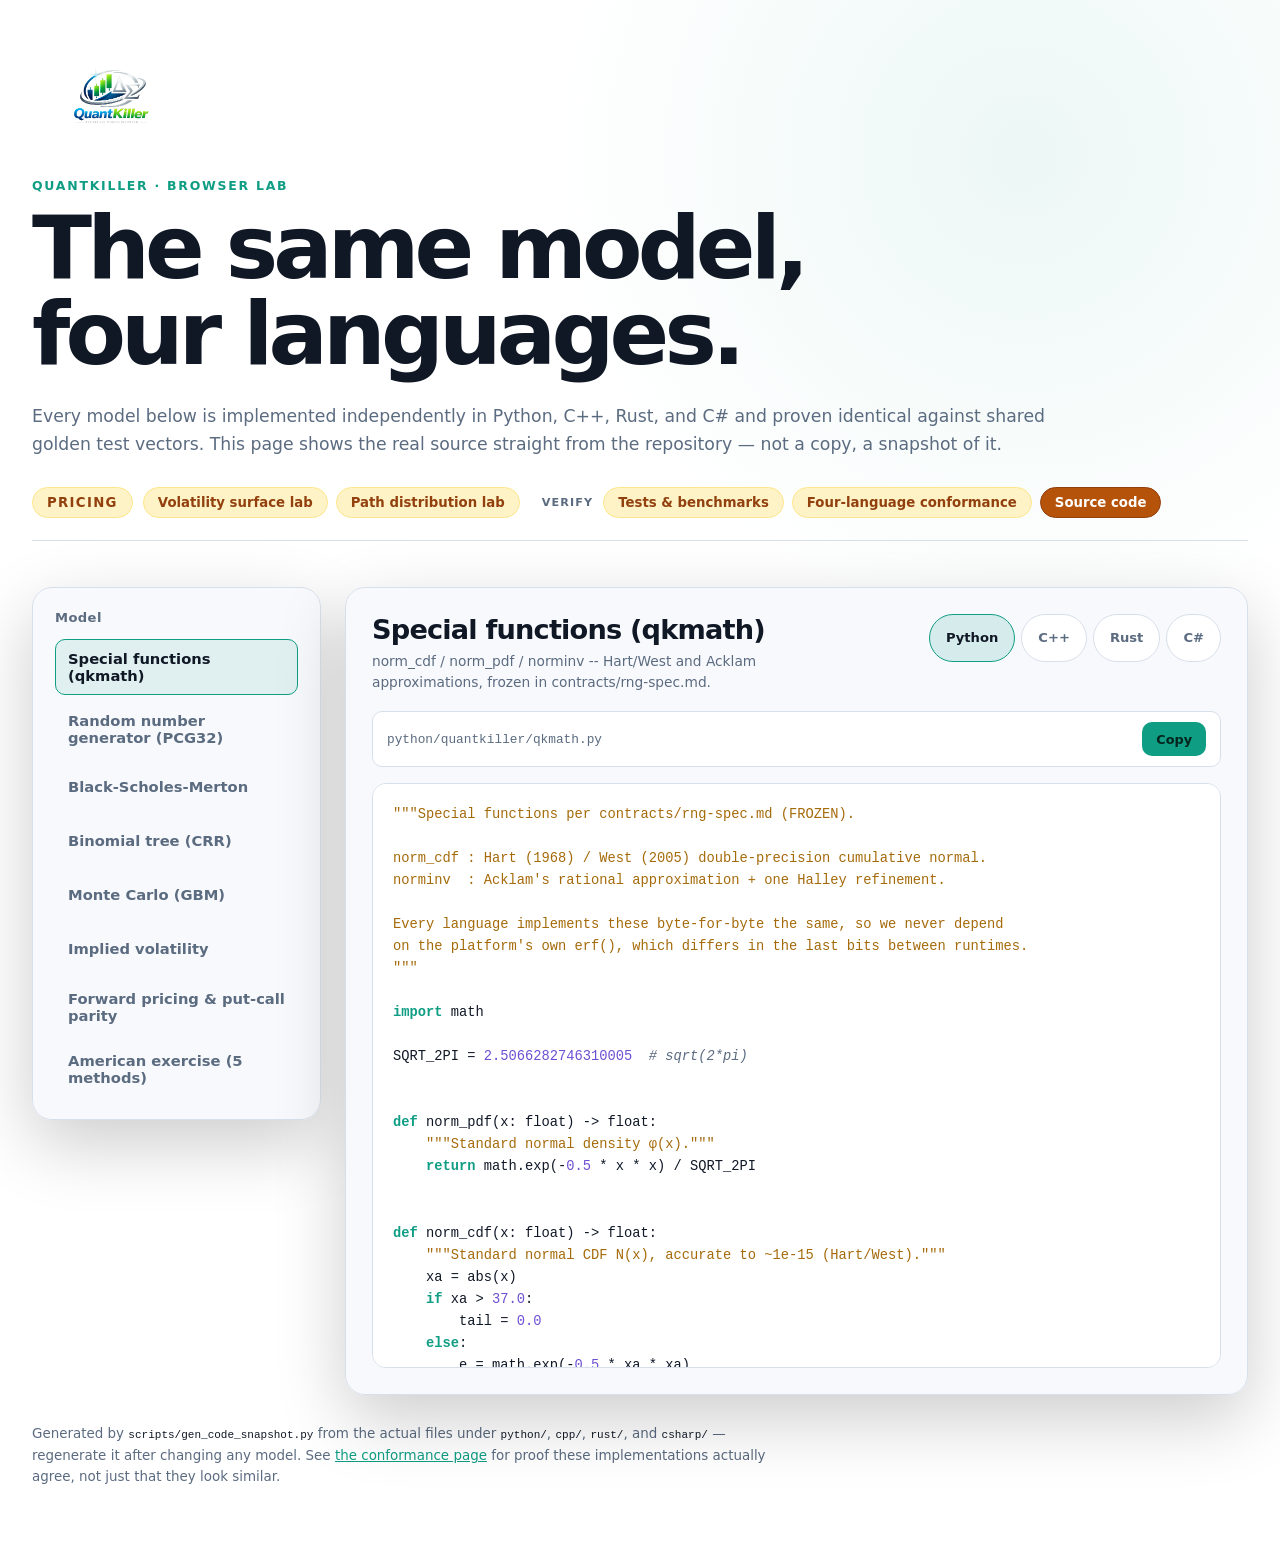
==== web-lab/web/code.html @ 39d2ed95 "style(web-lab): remove page-shell's 1400px cap, fill the viewport .page-shell was min(1400px, calc(1" ====
<!doctype html>
<html lang="en">
  <head>
    <meta charset="UTF-8">
    <meta name="viewport" content="width=device-width, initial-scale=1.0">
    <meta name="description" content="Browse QuantKiller's shared pricing models side by side across Python, C++, Rust, and C#.">
    <title>QuantKiller · Source Code</title>
    <link rel="stylesheet" href="styles.css?v=3">
    <link rel="stylesheet" href="code.css">
    <script src="mini-highlight.js" defer></script>
    <script src="code.js" defer></script>
  </head>
  <body>
    <main class="page-shell">
      <a href="index.html"><img src="logo.png" alt="QuantKiller" class="site-logo"></a>
      <p class="eyebrow">QuantKiller · Browser Lab</p>
      <h1>The same model,<br>four languages.</h1>
      <p class="intro">
        Every model below is implemented independently in Python, C++, Rust, and C# and
        proven identical against shared golden test vectors. This page shows the real
        source straight from the repository — not a copy, a snapshot of it.
      </p>

      <nav class="lab-nav" aria-label="Pricing labs">
        <div class="nav-group">
          <a href="index.html" class="nav-group-label nav-group-link">Pricing</a>
        <a href="volatility.html">Volatility surface lab</a>
        <a href="path-lab.html">Path distribution lab</a>
        </div>
        <div class="nav-group">
          <span class="nav-group-label">Verify</span>
        <a href="payoff-tests.html">Tests &amp; benchmarks</a>
        <a href="polyglot-conformance.html">Four-language conformance</a>
        <a href="code.html" aria-current="page">Source code</a>
        </div>
      </nav>

      <section class="code-workspace" aria-label="Source code browser">
        <aside class="panel code-model-list" aria-label="Model">
          <p class="field-label">Model</p>
          <div id="model-list" role="list"></div>
        </aside>

        <div class="panel code-panel">
          <div class="code-panel-head">
            <div>
              <h2 id="code-title">—</h2>
              <p id="code-description" class="code-description">—</p>
            </div>
            <div class="code-lang-tabs" id="lang-tabs" role="tablist" aria-label="Language"></div>
          </div>
          <div class="code-path-row">
            <code id="code-path">—</code>
            <button id="copy-button" type="button">Copy</button>
          </div>
          <pre class="code-block"><code id="code-output"></code></pre>
        </div>
      </section>

      <p class="code-footnote">
        Generated by <code>scripts/gen_code_snapshot.py</code> from the actual files under
        <code>python/</code>, <code>cpp/</code>, <code>rust/</code>, and <code>csharp/</code> —
        regenerate it after changing any model. See
        <a href="polyglot-conformance.html">the conformance page</a> for proof these
        implementations actually agree, not just that they look similar.
      </p>
    </main>
  </body>
</html>
---- web-lab/web/styles.css ----
:root {
  color-scheme: light;
  --background: #ffffff;
  --surface: #f7f9fc;
  --surface-raised: #eef2f7;
  --border: #d7dfea;
  --text: #101826;
  --muted: #5b6b80;
  --accent: #0f9d84;
  --accent-strong: #0b7d69;
  --danger: #c8362f;
  --working: #a56a0a;
  /* Canvas-drawn charts (app.js/path-lab.js/volatility-lab.js) still use
     hardcoded stroke/fill colors tuned for a dark backdrop -- rather than
     rewrite chart-drawing JS across three files, chart panels stay a dark
     "scope" island on the light page (a common pattern for data-dense
     panels) and use these instead of --surface/--text/--muted. */
  --chart-surface: #0f1928;
  --chart-text: #e7edf5;
  --chart-muted: #93a7bd;
}

* {
  box-sizing: border-box;
}

body {
  min-width: 320px;
  margin: 0;
  background:
    radial-gradient(circle at 80% 10%, rgba(15, 157, 132, 0.08), transparent 30rem),
    var(--background);
  color: var(--text);
  font-family: Inter, ui-sans-serif, system-ui, -apple-system, BlinkMacSystemFont, "Segoe UI", sans-serif;
}

button,
input,
select {
  font: inherit;
}

.page-shell {
  width: calc(100% - 64px);
  margin: 0 0 0 32px;
  padding: 48px 0 64px;
}

.site-logo {
  display: block;
  width: 168px;
  height: auto;
  margin: 0 0 18px;
}

.eyebrow {
  margin: 0 0 12px;
  color: var(--accent);
  font-size: 0.78rem;
  font-weight: 700;
  letter-spacing: 0.14em;
  text-transform: uppercase;
}

h1 {
  max-width: 1040px;
  margin: 0;
  font-size: clamp(2.4rem, 7vw, 5.5rem);
  font-weight: 650;
  letter-spacing: -0.055em;
  line-height: 0.98;
}

.intro {
  max-width: 1040px;
  margin: 24px 0 0;
  color: var(--muted);
  font-size: 1.08rem;
  line-height: 1.65;
}

.lab-nav {
  display: flex;
  flex-wrap: wrap;
  align-items: center;
  gap: 22px;
  margin-top: 28px;
  padding-bottom: 22px;
  border-bottom: 1px solid var(--border);
}

.nav-group {
  display: flex;
  flex-wrap: wrap;
  align-items: center;
  gap: 8px;
}

.nav-group-label {
  margin-right: 2px;
  color: var(--muted);
  font-size: 0.7rem;
  font-weight: 700;
  letter-spacing: 0.1em;
  text-transform: uppercase;
}

/* On every page except index.html itself, "Pricing" doubles as the link
   back to the instrument builder (`<a class="nav-group-label nav-group-
   link">`). .lab-nav a's pill styling (border, radius, padding, font-size
   -- higher specificity than .nav-group-label, since it's a tag+class
   selector) applies on top, so it renders as a normal clickable nav pill;
   text-transform/letter-spacing survive uncontested from .nav-group-label,
   so it still reads uppercase like its plain-label sibling "Verify". No
   extra rule needed for .nav-group-link itself. */

.lab-nav a {
  border: 1px solid #fde68a;
  border-radius: 999px;
  background: #fef3c7;
  color: #92400e;
  text-decoration: none;
  padding: 7px 14px;
  font-size: 0.83rem;
  font-weight: 650;
  white-space: nowrap;
}

.lab-nav a:hover {
  border-color: #fbbf24;
  background: #fde68a;
  color: #78350f;
}

.lab-nav a[aria-current="page"] {
  border-color: #92400e;
  background: #b45309;
  color: #ffffff;
}

@media (max-width: 640px) {
  .lab-nav {
    gap: 16px;
  }
}

.engine-line {
  display: flex;
  align-items: center;
  gap: 10px;
  margin-top: 24px;
  color: var(--muted);
  font-size: 0.9rem;
}

.engine-line[hidden] {
  display: none;
}

.engine-dot {
  width: 9px;
  height: 9px;
  border-radius: 50%;
  background: var(--working);
  box-shadow: 0 0 0 4px rgba(165, 106, 10, 0.12);
}

.engine-line:has([data-state="ready"]) .engine-dot {
  background: var(--accent);
  box-shadow: 0 0 0 4px rgba(15, 157, 132, 0.12);
}

.engine-line:has([data-state="error"]) .engine-dot {
  background: var(--danger);
}

.panel-engine-line {
  margin-top: 0;
  margin-bottom: 22px;
  font-size: 0.82rem;
}

.workspace {
  display: grid;
  grid-template-columns: minmax(0, 1.35fr) minmax(280px, 0.65fr);
  gap: 24px;
  margin-top: 46px;
}

.workspace[hidden] {
  display: none;
}

.panel {
  border: 1px solid var(--border);
  border-radius: 20px;
  background: rgba(247, 249, 252, 0.88);
  box-shadow: 0 24px 70px rgba(0, 0, 0, 0.2);
  backdrop-filter: blur(14px);
}

.form-panel {
  padding: 26px;
}

.module-toolbar {
  display: flex;
  gap: 12px;
}

.module-trigger {
  flex: 1;
  min-height: 0;
  display: flex;
  flex-direction: column;
  align-items: flex-start;
  gap: 6px;
  border: 1px solid var(--border);
  border-radius: 12px;
  background: var(--background);
  color: var(--text);
  padding: 14px 16px;
  text-align: left;
  font-weight: 600;
  cursor: grab;
  transition: background-color 120ms ease, box-shadow 120ms ease, border-color 120ms ease;
}

.module-trigger:hover:not(:disabled) {
  border-color: var(--muted);
  background: rgba(91, 107, 128, 0.06);
}

.module-trigger:active {
  cursor: grabbing;
}

.module-trigger.drag-target {
  background: rgba(15, 157, 132, 0.08);
  box-shadow: 0 0 0 1.5px var(--accent) inset;
}

.module-trigger[hidden] {
  display: none;
}

.module-trigger-label {
  display: flex;
  align-items: center;
  gap: 8px;
  color: var(--muted);
  font-size: 0.72rem;
  font-weight: 700;
  letter-spacing: 0.1em;
  text-transform: uppercase;
}

.module-trigger-summary {
  font-size: 0.86rem;
  font-weight: 500;
  color: var(--text);
}

.module-drag-handle {
  color: var(--muted);
  font-size: 0.95rem;
  letter-spacing: 0;
  line-height: 1;
}

.result-trigger,
.result-trigger:active {
  cursor: pointer;
}

.module-dialog {
  border: 1px solid var(--border);
  border-radius: 16px;
  background: var(--surface-raised);
  color: var(--text);
  padding: 26px;
  width: min(480px, calc(100vw - 48px));
  max-height: calc(100vh - 64px);
  overflow-y: auto;
}

.result-dialog {
  width: min(720px, calc(100vw - 48px));
}

.module-dialog::backdrop {
  background: rgba(16, 24, 38, 0.72);
  backdrop-filter: blur(2px);
}

.module-dialog h3 {
  margin: 0 0 20px;
  font-size: 1.1rem;
}

.module-dialog .option-toggle {
  margin-bottom: 18px;
}

.module-dialog .checkbox {
  grid-column: 1 / -1;
}

.dialog-actions {
  display: flex;
  justify-content: flex-end;
  gap: 10px;
  margin-top: 22px;
  padding-top: 18px;
  border-top: 1px solid var(--border);
}

.dialog-cancel {
  background: none;
  border: 1px solid var(--border);
  color: var(--muted);
}

.dialog-cancel:hover {
  border-color: var(--muted);
  color: var(--text);
  background: none;
}

.option-toggle {
  display: flex;
  gap: 10px;
}

.option-toggle-choice {
  position: relative;
  flex: 1;
  display: grid;
  place-items: center;
  border: 1px solid var(--border);
  border-radius: 12px;
  padding: 16px;
  font-weight: 700;
  cursor: pointer;
}

.option-toggle-choice input {
  position: absolute;
  opacity: 0;
  width: 100%;
  height: 100%;
  margin: 0;
  cursor: pointer;
}

.option-toggle-choice:has(input:checked) {
  border-color: var(--accent);
  background: rgba(15, 157, 132, 0.1);
  color: var(--accent);
}

.option-toggle-choice:has(input:focus-visible) {
  outline: 2px solid var(--accent);
  outline-offset: 2px;
}

.form-grid {
  display: grid;
  grid-template-columns: repeat(2, minmax(0, 1fr));
  gap: 18px;
}

.form-grid[hidden] {
  display: none;
}

.dynamic-list-group {
  display: block;
  grid-column: 1 / -1;
}

.dynamic-list-group[hidden] {
  display: none;
}

.dynamic-list-label {
  margin: 0 0 8px;
  color: var(--muted);
  font-size: 0.8rem;
  font-weight: 650;
  letter-spacing: 0.03em;
}

.dynamic-list {
  display: flex;
  flex-direction: column;
  gap: 8px;
}

.dynamic-list-row {
  display: flex;
  align-items: center;
  gap: 8px;
}

.dynamic-list-row input {
  flex: 1;
}

.dynamic-list-remove {
  width: 28px;
  height: 28px;
  min-height: 0;
  flex-shrink: 0;
  display: grid;
  place-items: center;
  border-radius: 50%;
  background: var(--surface-raised);
  color: var(--muted);
  padding: 0;
  font-size: 1rem;
  line-height: 1;
}

.dynamic-list-remove:hover {
  background: rgba(200, 54, 47, 0.18);
  color: var(--danger);
}

.dynamic-list-add {
  margin-top: 10px;
  background: none;
  border: 1px dashed var(--border);
  color: var(--muted);
}

.dynamic-list-add:hover {
  border-color: var(--accent);
  color: var(--accent);
  background: none;
}

.dynamic-list-note {
  margin: 14px 0 0;
  color: var(--muted);
  font-size: 0.78rem;
  line-height: 1.5;
}

.basket-assets-group {
  display: block;
  margin-top: 18px;
}

.basket-assets-group[hidden] {
  display: none;
}

.basket-assets-list {
  display: flex;
  flex-direction: column;
  gap: 12px;
}

.basket-asset-row {
  display: grid;
  grid-template-columns: auto repeat(3, minmax(0, 1fr)) auto;
  align-items: end;
  gap: 10px;
  padding: 12px;
  border: 1px solid var(--border);
  border-radius: 12px;
  background: var(--surface);
}

.basket-asset-row .basket-asset-label {
  align-self: center;
  color: var(--muted);
  font-size: 0.82rem;
  font-weight: 700;
}

.basket-asset-row .field {
  margin: 0;
}

.basket-remove-asset {
  width: 28px;
  height: 28px;
  min-height: 0;
  align-self: center;
  display: grid;
  place-items: center;
  border-radius: 50%;
  background: var(--surface-raised);
  color: var(--muted);
  padding: 0;
  font-size: 1rem;
  line-height: 1;
}

.basket-remove-asset:hover {
  background: rgba(200, 54, 47, 0.18);
  color: var(--danger);
}

.basket-add-asset {
  margin-top: 12px;
  background: none;
  border: 1px dashed var(--border);
  color: var(--muted);
}

.basket-add-asset:hover {
  border-color: var(--accent);
  color: var(--accent);
  background: none;
}

.basket-assets-note {
  margin: 14px 0 0;
  color: var(--muted);
  font-size: 0.78rem;
  line-height: 1.5;
}

.field {
  display: grid;
  gap: 8px;
}

.field[hidden] {
  display: none;
}

.engine-field {
  grid-column: 1 / -1;
}

.field label,
.field-label {
  color: var(--muted);
  font-size: 0.82rem;
  font-weight: 650;
  letter-spacing: 0.03em;
}

.input-wrap {
  position: relative;
}

input,
select {
  width: 100%;
  min-height: 46px;
  border: 1px solid var(--border);
  border-radius: 10px;
  outline: none;
  background: var(--background);
  color: var(--text);
  padding: 10px 12px;
}

.input-wrap input {
  padding-right: 42px;
}

.suffix {
  position: absolute;
  top: 50%;
  right: 13px;
  transform: translateY(-50%);
  color: var(--muted);
  font-size: 0.83rem;
  pointer-events: none;
}

input:focus,
select:focus {
  border-color: var(--accent);
  box-shadow: 0 0 0 3px rgba(15, 157, 132, 0.12);
}

.form-footer {
  display: flex;
  align-items: center;
  justify-content: space-between;
  gap: 18px;
  margin-top: 24px;
  padding-top: 22px;
  border-top: 1px solid var(--border);
}

.form-footer button {
  margin-left: auto;
}

.checkbox {
  display: flex;
  align-items: center;
  gap: 10px;
  color: var(--muted);
  font-size: 0.88rem;
}

.checkbox[hidden] {
  display: none;
}

.checkbox input {
  width: 18px;
  min-height: 18px;
  accent-color: var(--accent-strong);
}

button {
  min-height: 48px;
  border: 0;
  border-radius: 10px;
  background: var(--accent);
  color: #05241d;
  padding: 0 20px;
  font-weight: 750;
  cursor: pointer;
}

button:hover:not(:disabled) {
  background: var(--accent-strong);
}

button:disabled {
  cursor: wait;
  opacity: 0.55;
}

.error {
  min-height: 1.4em;
  margin: 14px 0 0;
  color: var(--danger);
  font-size: 0.88rem;
}

.verify-links[hidden] {
  display: none;
}

.verify-links {
  display: flex;
  flex-wrap: wrap;
  align-items: center;
  gap: 10px;
  margin-top: 18px;
  padding-top: 18px;
  border-top: 1px solid var(--border);
  font-size: 0.82rem;
}

.verify-links-label {
  color: var(--muted);
  font-size: 0.72rem;
  font-weight: 700;
  letter-spacing: 0.08em;
  text-transform: uppercase;
}

.verify-links a {
  color: var(--accent);
  text-decoration: none;
}

.verify-links a:hover {
  color: var(--accent-strong);
  text-decoration: underline;
}

.result-panel {
  min-height: 100%;
  padding: 26px;
}

.result-panel h2 {
  margin: 0 0 24px;
  font-size: 0.86rem;
  letter-spacing: 0.08em;
  text-transform: uppercase;
}

.price {
  margin: 0;
  font-size: clamp(2.5rem, 7vw, 4.4rem);
  font-variant-numeric: tabular-nums;
  font-weight: 650;
  letter-spacing: -0.055em;
}

.standard-error {
  margin: 4px 0 30px;
  color: var(--accent);
  font-variant-numeric: tabular-nums;
}

.result-list {
  display: grid;
  gap: 16px;
  margin: 0;
}

.result-row {
  display: flex;
  justify-content: space-between;
  gap: 16px;
  padding-top: 16px;
  border-top: 1px solid var(--border);
}

.result-row[hidden] {
  display: none;
}

.result-row dt {
  color: var(--muted);
}

.result-row dd {
  margin: 0;
  text-align: right;
  font-variant-numeric: tabular-nums;
}

.result-placeholder {
  display: grid;
  min-height: 300px;
  place-items: center;
  color: var(--muted);
  text-align: center;
}

.result-panel:not([hidden]) + .result-placeholder {
  display: none;
}

.text-button {
  border: 0;
  background: none;
  color: var(--muted);
  padding: 0;
  min-height: 0;
  font-size: 0.82rem;
  font-weight: 650;
  text-decoration: underline;
  cursor: pointer;
}

.text-button:hover {
  color: var(--text);
  background: none;
}

.history-panel {
  margin-top: 24px;
  padding: 26px;
}

.history-heading {
  display: flex;
  align-items: start;
  justify-content: space-between;
  gap: 18px;
  margin-bottom: 16px;
}

.history-heading h2 {
  margin: 0;
  font-size: clamp(1.3rem, 2.6vw, 1.7rem);
  letter-spacing: -0.03em;
}

.history-empty {
  max-width: 60ch;
  margin: 0;
  color: var(--muted);
  font-size: 0.86rem;
  line-height: 1.6;
}

.history-list:not(:empty) + .history-empty,
.history-list:not(:empty) ~ .history-empty {
  display: none;
}

.history-list {
  display: flex;
  flex-wrap: wrap;
  gap: 10px;
}

.history-chip {
  position: relative;
  display: flex;
  align-items: center;
  gap: 6px;
  border: 1px solid var(--border);
  border-radius: 999px;
  background: var(--background);
  padding: 6px 8px 6px 12px;
  cursor: default;
}

.history-chip:hover,
.history-chip:focus-within {
  border-color: var(--accent);
}

.chip-price {
  font-variant-numeric: tabular-nums;
  font-weight: 700;
  font-size: 0.88rem;
  color: var(--text);
}

.chip-duplicate,
.chip-close {
  display: grid;
  place-items: center;
  width: 22px;
  height: 22px;
  min-height: 0;
  border: 0;
  border-radius: 50%;
  background: var(--surface-raised);
  color: var(--muted);
  padding: 0;
  font-size: 0.85rem;
  line-height: 1;
  cursor: pointer;
}

.chip-duplicate:hover {
  background: rgba(15, 157, 132, 0.18);
  color: var(--accent);
}

.chip-close:hover {
  background: rgba(200, 54, 47, 0.18);
  color: var(--danger);
}

.chip-tooltip {
  position: absolute;
  bottom: calc(100% + 10px);
  left: 50%;
  transform: translateX(-50%);
  z-index: 10;
  width: max-content;
  max-width: 280px;
  visibility: hidden;
  opacity: 0;
  transition: opacity 0.12s ease;
  border: 1px solid var(--border);
  border-radius: 12px;
  background: var(--surface-raised);
  box-shadow: 0 12px 30px rgba(0, 0, 0, 0.35);
  padding: 12px 14px;
  font-size: 0.78rem;
  line-height: 1.5;
  color: var(--muted);
  text-align: left;
}

.history-chip:hover .chip-tooltip,
.history-chip:focus-within .chip-tooltip {
  visibility: visible;
  opacity: 1;
}

.chip-tooltip dl {
  display: grid;
  grid-template-columns: auto auto;
  gap: 2px 10px;
  margin: 0;
}

.chip-tooltip dt {
  color: var(--muted);
}

.chip-tooltip dd {
  margin: 0;
  color: var(--text);
  text-align: right;
  font-variant-numeric: tabular-nums;
}

.chip-tooltip .tooltip-hint {
  margin: 8px 0 0;
  padding-top: 8px;
  border-top: 1px solid var(--border);
  color: var(--accent);
  font-size: 0.72rem;
  text-align: center;
}

.distribution-panel {
  margin-top: 24px;
  padding: 26px;
}

.distribution-heading {
  display: flex;
  align-items: end;
  justify-content: space-between;
  gap: 24px;
  margin-bottom: 24px;
}

.distribution-heading .eyebrow {
  margin-bottom: 6px;
}

.distribution-heading h2 {
  margin: 0;
  font-size: clamp(1.5rem, 3vw, 2.2rem);
  letter-spacing: -0.035em;
}

.distribution-heading > p {
  max-width: 360px;
  margin: 0;
  color: var(--muted);
  font-size: 0.86rem;
  line-height: 1.5;
  text-align: right;
}

.chart-grid {
  display: grid;
  grid-template-columns: repeat(3, minmax(0, 1fr));
  gap: 16px;
}

.chart-card {
  min-width: 0;
  margin: 0;
  border: 1px solid var(--border);
  border-radius: 14px;
  background: var(--chart-surface);
  color: var(--chart-text);
  padding: 16px;
}

.chart-card figcaption {
  margin-bottom: 12px;
  color: var(--chart-muted);
  font-size: 0.82rem;
  font-weight: 650;
}

.chart-card canvas {
  display: block;
  width: 100%;
  height: 220px;
}

@media (max-width: 760px) {
  .page-shell {
    padding-top: 32px;
  }

  .workspace {
    grid-template-columns: 1fr;
  }

  .result-panel {
    min-height: auto;
  }

  .chart-grid {
    grid-template-columns: 1fr;
  }

  .distribution-heading {
    align-items: start;
    flex-direction: column;
  }

  .distribution-heading > p {
    text-align: left;
  }
}

@media (max-width: 520px) {
  .form-grid {
    grid-template-columns: 1fr;
  }

  .form-footer {
    align-items: stretch;
    flex-direction: column;
  }

  button {
    width: 100%;
  }
}

/* ===================== Instrument panels (index.html) ===================== */

.instruments {
  margin-top: 46px;
}

.instruments-list {
  display: flex;
  flex-direction: column;
  gap: 20px;
}

.instrument-panel {
  max-width: 720px;
  border: 1px solid var(--border);
  border-radius: 20px;
  background: rgba(247, 249, 252, 0.88);
  box-shadow: 0 24px 70px rgba(0, 0, 0, 0.2);
  backdrop-filter: blur(14px);
  padding: 26px;
}

.instrument-panel-head {
  display: flex;
  align-items: center;
  justify-content: space-between;
  margin-bottom: 4px;
}

.instrument-head-actions {
  display: flex;
  align-items: center;
  gap: 10px;
}

.instrument-panel-head .price-button {
  min-height: 32px;
  padding: 0 16px;
  font-size: 0.86rem;
}

.engine-select {
  width: auto;
  min-height: 32px;
  padding: 0 28px 0 12px;
  font-size: 0.86rem;
  border-radius: 8px;
}

.instrument-eyebrow {
  margin: 0;
  color: var(--muted);
  font-size: 0.72rem;
  font-weight: 700;
  letter-spacing: 0.1em;
  text-transform: uppercase;
}

.instrument-remove {
  width: 28px;
  height: 28px;
  min-height: 0;
  display: grid;
  place-items: center;
  border-radius: 50%;
  background: var(--surface-raised);
  color: var(--muted);
  padding: 0;
  font-size: 1rem;
  line-height: 1;
}

.instrument-remove:hover {
  background: rgba(200, 54, 47, 0.18);
  color: var(--danger);
}

.add-instrument-button {
  display: flex;
  flex-direction: row;
  align-items: center;
  justify-content: center;
  gap: 8px;
  min-height: 72px;
  border: 1.5px dashed var(--border);
  border-radius: 20px;
  background: transparent;
  color: var(--muted);
  font-weight: 700;
}

.add-instrument-button:hover:not(:disabled) {
  border-color: var(--accent);
  color: var(--accent);
  background: rgba(15, 157, 132, 0.06);
}

.add-instrument-plus {
  font-size: 1.5rem;
  line-height: 1;
  font-weight: 400;
}

.instrument-panel .result-panel {
  min-height: auto;
  max-width: 900px;
}

.instrument-panel .result-list {
  grid-template-columns: repeat(2, minmax(0, 1fr));
  column-gap: 32px;
}

.instrument-panel .distribution-panel {
  margin-top: 22px;
  padding: 22px 0 0;
  border-top: 1px solid var(--border);
}

@media (max-width: 640px) {
  .module-toolbar {
    flex-direction: column;
  }

  .instrument-panel .result-list {
    grid-template-columns: 1fr;
  }
}
---- web-lab/web/code.css ----
.code-workspace {
  display: grid;
  grid-template-columns: minmax(220px, 0.32fr) minmax(0, 1fr);
  gap: 24px;
  margin-top: 46px;
  align-items: start;
}

.code-model-list {
  padding: 22px;
  position: sticky;
  top: 24px;
}

.code-model-list .field-label {
  margin: 0 0 14px;
}

#model-list {
  display: grid;
  gap: 6px;
}

.model-item {
  display: block;
  width: 100%;
  border: 1px solid transparent;
  border-radius: 10px;
  background: transparent;
  color: var(--muted);
  text-align: left;
  padding: 10px 12px;
  font-size: 0.92rem;
  font-weight: 600;
  cursor: pointer;
}

.model-item:hover {
  border-color: var(--border);
  color: var(--text);
}

.model-item[aria-current="true"] {
  border-color: var(--accent);
  background: rgba(15, 157, 132, 0.1);
  color: var(--text);
}

.code-panel {
  min-width: 0;
  padding: 26px;
}

.code-panel-head {
  display: flex;
  flex-wrap: wrap;
  align-items: start;
  justify-content: space-between;
  gap: 18px;
}

.code-panel-head h2 {
  margin: 0 0 6px;
  font-size: clamp(1.3rem, 2.6vw, 1.7rem);
  letter-spacing: -0.03em;
}

.code-description {
  max-width: 46ch;
  margin: 0;
  color: var(--muted);
  font-size: 0.86rem;
  line-height: 1.55;
}

.code-lang-tabs {
  display: flex;
  gap: 6px;
  flex-wrap: wrap;
}

.lang-tab {
  flex: 0 0 auto;
  width: auto;
  border: 1px solid var(--border);
  border-radius: 999px;
  background: var(--background);
  color: var(--muted);
  padding: 7px 16px;
  font-size: 0.82rem;
  font-weight: 700;
  cursor: pointer;
}

.lang-tab[aria-selected="true"] {
  border-color: var(--accent);
  background: rgba(15, 157, 132, 0.14);
  color: var(--text);
}

.lang-tab:not([aria-selected="true"]):hover {
  color: var(--text);
  border-color: var(--muted);
}

.code-path-row {
  display: flex;
  align-items: center;
  justify-content: space-between;
  gap: 12px;
  margin-top: 18px;
  padding: 10px 14px;
  border: 1px solid var(--border);
  border-radius: 10px;
  background: var(--background);
}

.code-path-row code {
  flex: 1 1 auto;
  min-width: 0;
  color: var(--muted);
  font-size: 0.8rem;
  overflow-wrap: break-word;
}

.code-path-row button {
  flex: 0 0 auto;
  width: auto;
  min-width: 0;
  min-height: 34px;
  padding: 0 14px;
  font-size: 0.8rem;
}

.code-block {
  max-height: 65vh;
  margin: 16px 0 0;
  overflow: auto;
  border: 1px solid var(--border);
  border-radius: 14px;
  background: var(--background);
  padding: 20px;
}

.code-block code {
  display: block;
  color: var(--text);
  font: 0.86rem/1.6 ui-monospace, "Cascadia Code", "Fira Code", Consolas, monospace;
  white-space: pre;
  tab-size: 4;
}

.tok-kw { color: var(--accent); font-weight: 650; }
.tok-str { color: var(--working); }
.tok-com { color: var(--muted); font-style: italic; }
.tok-num { color: #6d4fd1; }
.tok-pre { color: var(--danger); }
.tok-macro { color: var(--accent-strong); }

.code-footnote {
  max-width: 760px;
  margin: 28px 0 0;
  color: var(--muted);
  font-size: 0.84rem;
  line-height: 1.6;
}

.code-footnote code {
  color: var(--text);
  font-size: 0.82em;
}

.code-footnote a {
  color: var(--accent);
}

@media (max-width: 760px) {
  .code-workspace {
    grid-template-columns: 1fr;
  }

  .code-model-list {
    position: static;
  }
}
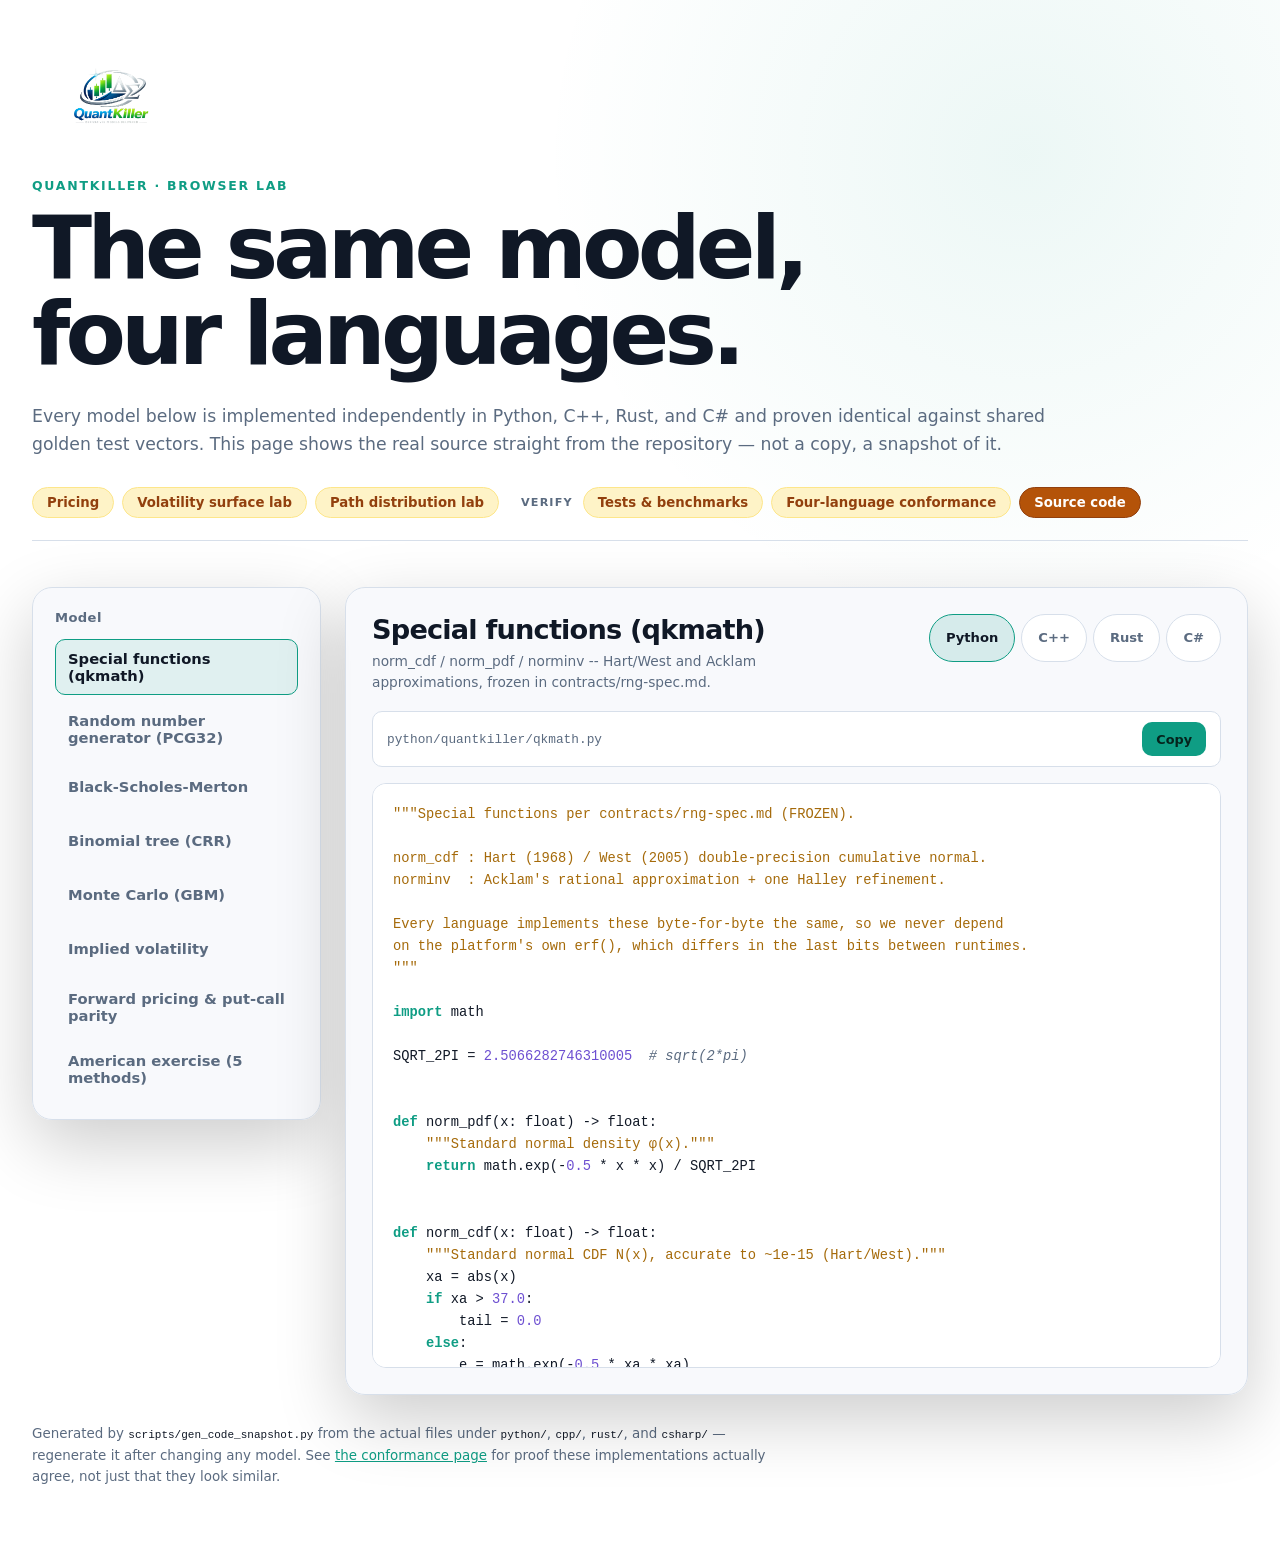
==== commit 11f7d3a5: "fix(web-lab): make "Pricing" a normal-sized nav pill on every page "Pricing" was inconsistent two wa" ====
--- a/web-lab/web/code.html
+++ b/web-lab/web/code.html
@@ -5,7 +5,7 @@
     <meta name="viewport" content="width=device-width, initial-scale=1.0">
     <meta name="description" content="Browse QuantKiller's shared pricing models side by side across Python, C++, Rust, and C#.">
     <title>QuantKiller · Source Code</title>
-    <link rel="stylesheet" href="styles.css?v=3">
+    <link rel="stylesheet" href="styles.css?v=4">
     <link rel="stylesheet" href="code.css">
     <script src="mini-highlight.js" defer></script>
     <script src="code.js" defer></script>
@@ -23,7 +23,7 @@
 
       <nav class="lab-nav" aria-label="Pricing labs">
         <div class="nav-group">
-          <a href="index.html" class="nav-group-label nav-group-link">Pricing</a>
+          <a href="index.html">Pricing</a>
         <a href="volatility.html">Volatility surface lab</a>
         <a href="path-lab.html">Path distribution lab</a>
         </div>
--- a/web-lab/web/styles.css
+++ b/web-lab/web/styles.css
@@ -105,14 +105,9 @@
   text-transform: uppercase;
 }
 
-/* On every page except index.html itself, "Pricing" doubles as the link
-   back to the instrument builder (`<a class="nav-group-label nav-group-
-   link">`). .lab-nav a's pill styling (border, radius, padding, font-size
-   -- higher specificity than .nav-group-label, since it's a tag+class
-   selector) applies on top, so it renders as a normal clickable nav pill;
-   text-transform/letter-spacing survive uncontested from .nav-group-label,
-   so it still reads uppercase like its plain-label sibling "Verify". No
-   extra rule needed for .nav-group-link itself. */
+/* "Pricing" is a normal nav pill on every page (selected via
+   aria-current on index.html itself); only "Verify" remains a plain
+   .nav-group-label, since it has no landing page of its own. */
 
 .lab-nav a {
   border: 1px solid #fde68a;
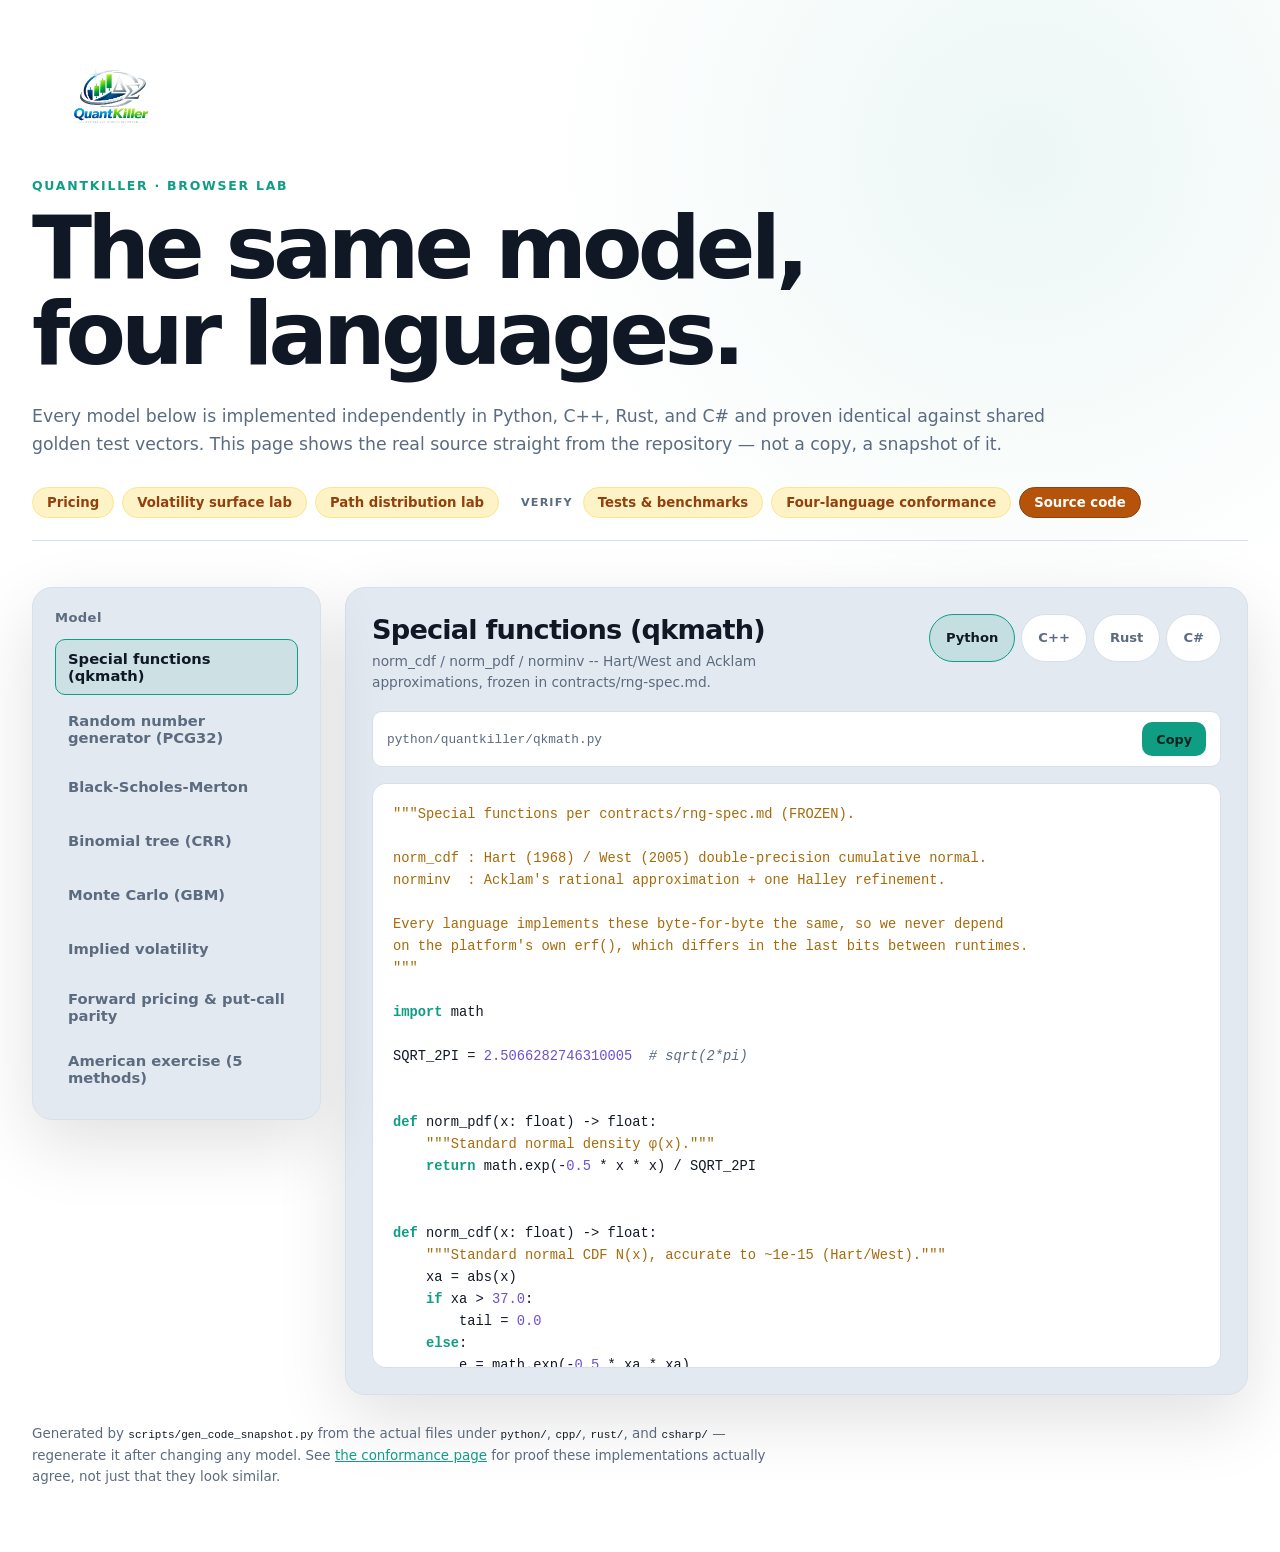
==== commit 714dbbb4: "fix(web-lab): give cards a visibly distinct background from the page .panel and .instrument-panel us" ====
--- a/web-lab/web/code.html
+++ b/web-lab/web/code.html
@@ -5,7 +5,7 @@
     <meta name="viewport" content="width=device-width, initial-scale=1.0">
     <meta name="description" content="Browse QuantKiller's shared pricing models side by side across Python, C++, Rust, and C#.">
     <title>QuantKiller · Source Code</title>
-    <link rel="stylesheet" href="styles.css?v=4">
+    <link rel="stylesheet" href="styles.css?v=5">
     <link rel="stylesheet" href="code.css">
     <script src="mini-highlight.js" defer></script>
     <script src="code.js" defer></script>
--- a/web-lab/web/styles.css
+++ b/web-lab/web/styles.css
@@ -189,9 +189,8 @@
 .panel {
   border: 1px solid var(--border);
   border-radius: 20px;
-  background: rgba(247, 249, 252, 0.88);
-  box-shadow: 0 24px 70px rgba(0, 0, 0, 0.2);
-  backdrop-filter: blur(14px);
+  background: #e3e9f0;
+  box-shadow: 0 24px 70px rgba(0, 0, 0, 0.12);
 }
 
 .form-panel {
@@ -1014,9 +1013,8 @@
   max-width: 720px;
   border: 1px solid var(--border);
   border-radius: 20px;
-  background: rgba(247, 249, 252, 0.88);
-  box-shadow: 0 24px 70px rgba(0, 0, 0, 0.2);
-  backdrop-filter: blur(14px);
+  background: #e3e9f0;
+  box-shadow: 0 24px 70px rgba(0, 0, 0, 0.12);
   padding: 26px;
 }
 
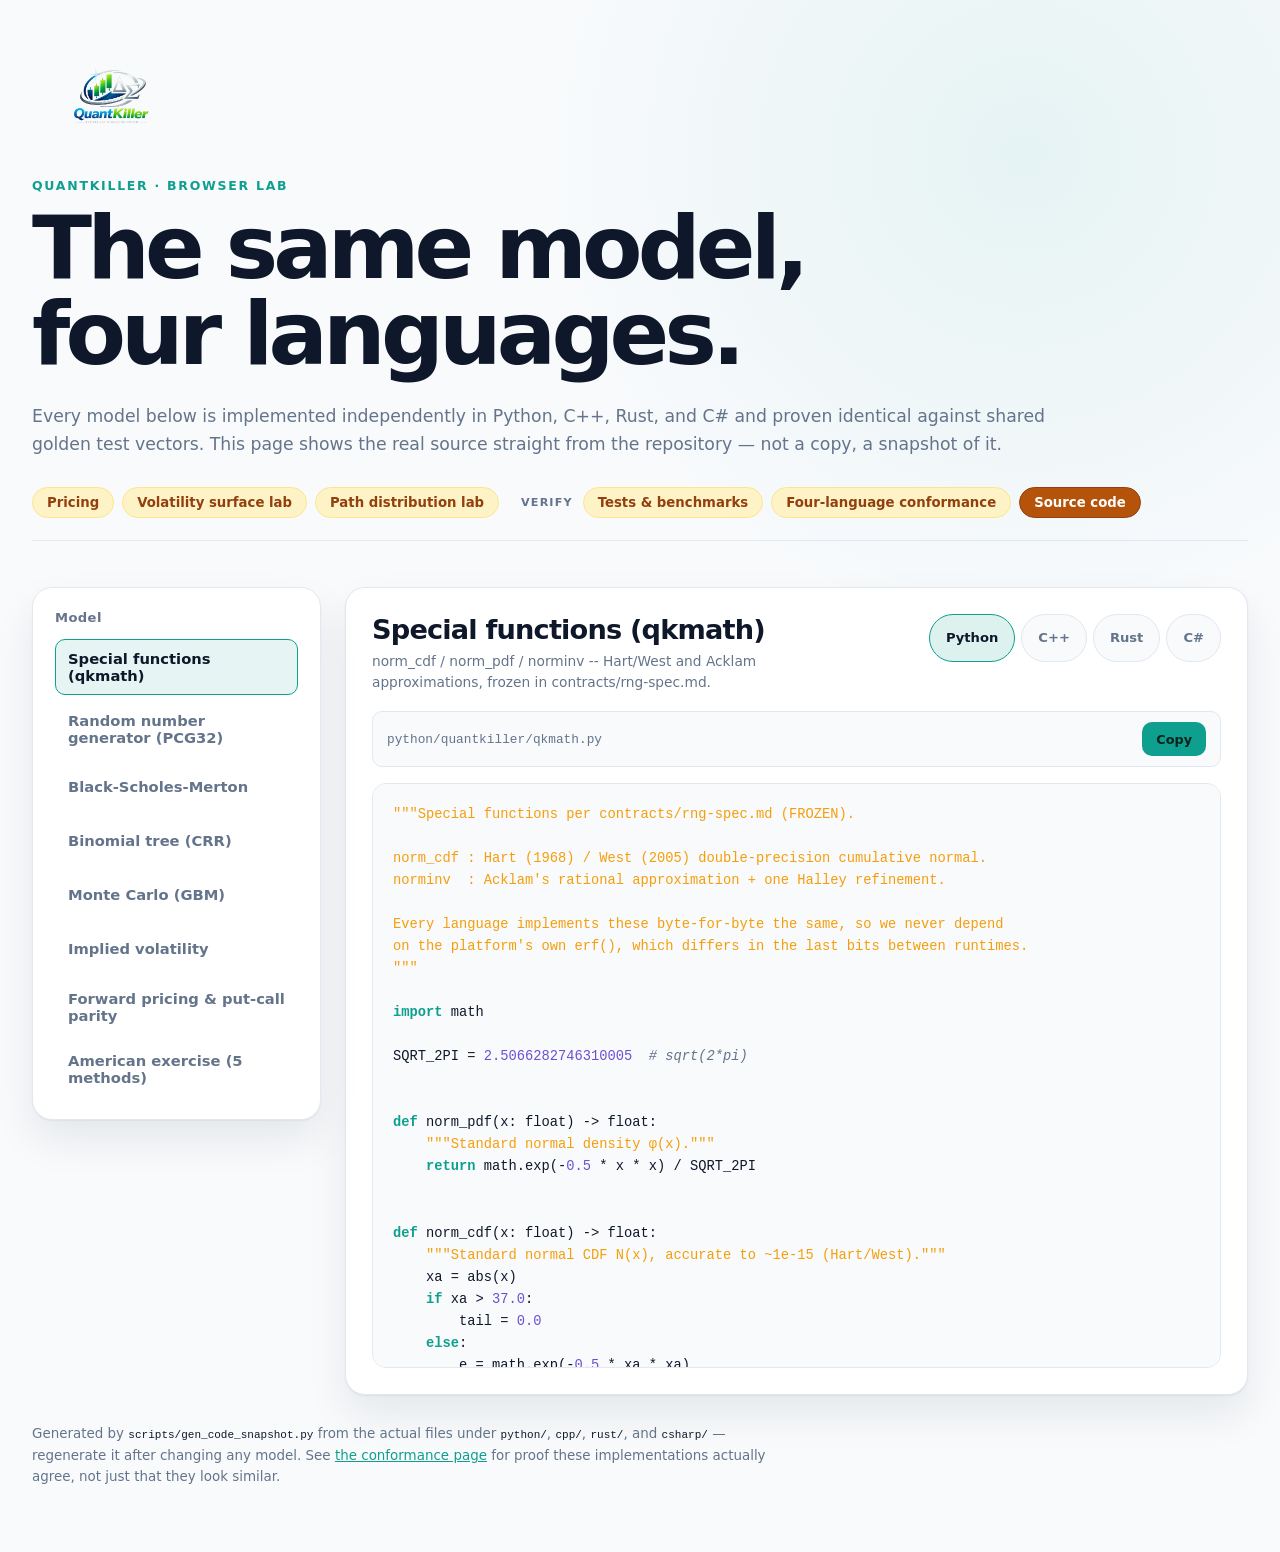
==== commit df420808: "style(web-lab): apply the "QuantKiller / Institutional" palette Switch the shared :root palette to t" ====
--- a/web-lab/web/code.html
+++ b/web-lab/web/code.html
@@ -5,7 +5,7 @@
     <meta name="viewport" content="width=device-width, initial-scale=1.0">
     <meta name="description" content="Browse QuantKiller's shared pricing models side by side across Python, C++, Rust, and C#.">
     <title>QuantKiller · Source Code</title>
-    <link rel="stylesheet" href="styles.css?v=5">
+    <link rel="stylesheet" href="styles.css?v=6">
     <link rel="stylesheet" href="code.css">
     <script src="mini-highlight.js" defer></script>
     <script src="code.js" defer></script>
--- a/web-lab/web/styles.css
+++ b/web-lab/web/styles.css
@@ -1,15 +1,17 @@
 :root {
+  /* "QuantKiller / Institutional" palette: navy text, teal accent, amber
+     for status/highlight, cards a shade brighter than the page itself. */
   color-scheme: light;
-  --background: #ffffff;
-  --surface: #f7f9fc;
-  --surface-raised: #eef2f7;
-  --border: #d7dfea;
-  --text: #101826;
-  --muted: #5b6b80;
-  --accent: #0f9d84;
-  --accent-strong: #0b7d69;
-  --danger: #c8362f;
-  --working: #a56a0a;
+  --background: #f8fafc;
+  --surface: #ffffff;
+  --surface-raised: #f1f5f9;
+  --border: #e2e8f0;
+  --text: #0f172a;
+  --muted: #64748b;
+  --accent: #0f9f8f;
+  --accent-strong: #0b7a6e;
+  --danger: #dc2626;
+  --working: #f59e0b;
   /* Canvas-drawn charts (app.js/path-lab.js/volatility-lab.js) still use
      hardcoded stroke/fill colors tuned for a dark backdrop -- rather than
      rewrite chart-drawing JS across three files, chart panels stay a dark
@@ -28,7 +30,7 @@
   min-width: 320px;
   margin: 0;
   background:
-    radial-gradient(circle at 80% 10%, rgba(15, 157, 132, 0.08), transparent 30rem),
+    radial-gradient(circle at 80% 10%, rgba(15, 159, 143, 0.08), transparent 30rem),
     var(--background);
   color: var(--text);
   font-family: Inter, ui-sans-serif, system-ui, -apple-system, BlinkMacSystemFont, "Segoe UI", sans-serif;
@@ -157,12 +159,12 @@
   height: 9px;
   border-radius: 50%;
   background: var(--working);
-  box-shadow: 0 0 0 4px rgba(165, 106, 10, 0.12);
+  box-shadow: 0 0 0 4px rgba(245, 158, 11, 0.12);
 }
 
 .engine-line:has([data-state="ready"]) .engine-dot {
   background: var(--accent);
-  box-shadow: 0 0 0 4px rgba(15, 157, 132, 0.12);
+  box-shadow: 0 0 0 4px rgba(15, 159, 143, 0.12);
 }
 
 .engine-line:has([data-state="error"]) .engine-dot {
@@ -189,8 +191,8 @@
 .panel {
   border: 1px solid var(--border);
   border-radius: 20px;
-  background: #e3e9f0;
-  box-shadow: 0 24px 70px rgba(0, 0, 0, 0.12);
+  background: var(--surface);
+  box-shadow: 0 1px 2px rgba(15, 23, 42, 0.06), 0 20px 40px rgba(15, 23, 42, 0.08);
 }
 
 .form-panel {
@@ -211,7 +213,7 @@
   gap: 6px;
   border: 1px solid var(--border);
   border-radius: 12px;
-  background: var(--background);
+  background: var(--surface-raised);
   color: var(--text);
   padding: 14px 16px;
   text-align: left;
@@ -222,7 +224,7 @@
 
 .module-trigger:hover:not(:disabled) {
   border-color: var(--muted);
-  background: rgba(91, 107, 128, 0.06);
+  background: rgba(100, 116, 139, 0.06);
 }
 
 .module-trigger:active {
@@ -230,7 +232,7 @@
 }
 
 .module-trigger.drag-target {
-  background: rgba(15, 157, 132, 0.08);
+  background: rgba(15, 159, 143, 0.08);
   box-shadow: 0 0 0 1.5px var(--accent) inset;
 }
 
@@ -283,7 +285,7 @@
 }
 
 .module-dialog::backdrop {
-  background: rgba(16, 24, 38, 0.72);
+  background: rgba(15, 23, 42, 0.72);
   backdrop-filter: blur(2px);
 }
 
@@ -349,7 +351,7 @@
 
 .option-toggle-choice:has(input:checked) {
   border-color: var(--accent);
-  background: rgba(15, 157, 132, 0.1);
+  background: rgba(15, 159, 143, 0.1);
   color: var(--accent);
 }
 
@@ -417,7 +419,7 @@
 }
 
 .dynamic-list-remove:hover {
-  background: rgba(200, 54, 47, 0.18);
+  background: rgba(220, 38, 38, 0.18);
   color: var(--danger);
 }
 
@@ -494,7 +496,7 @@
 }
 
 .basket-remove-asset:hover {
-  background: rgba(200, 54, 47, 0.18);
+  background: rgba(220, 38, 38, 0.18);
   color: var(--danger);
 }
 
@@ -572,7 +574,7 @@
 input:focus,
 select:focus {
   border-color: var(--accent);
-  box-shadow: 0 0 0 3px rgba(15, 157, 132, 0.12);
+  box-shadow: 0 0 0 3px rgba(15, 159, 143, 0.12);
 }
 
 .form-footer {
@@ -830,12 +832,12 @@
 }
 
 .chip-duplicate:hover {
-  background: rgba(15, 157, 132, 0.18);
+  background: rgba(15, 159, 143, 0.18);
   color: var(--accent);
 }
 
 .chip-close:hover {
-  background: rgba(200, 54, 47, 0.18);
+  background: rgba(220, 38, 38, 0.18);
   color: var(--danger);
 }
 
@@ -1013,8 +1015,8 @@
   max-width: 720px;
   border: 1px solid var(--border);
   border-radius: 20px;
-  background: #e3e9f0;
-  box-shadow: 0 24px 70px rgba(0, 0, 0, 0.12);
+  background: var(--surface);
+  box-shadow: 0 1px 2px rgba(15, 23, 42, 0.06), 0 20px 40px rgba(15, 23, 42, 0.08);
   padding: 26px;
 }
 
@@ -1069,7 +1071,7 @@
 }
 
 .instrument-remove:hover {
-  background: rgba(200, 54, 47, 0.18);
+  background: rgba(220, 38, 38, 0.18);
   color: var(--danger);
 }
 
@@ -1090,7 +1092,7 @@
 .add-instrument-button:hover:not(:disabled) {
   border-color: var(--accent);
   color: var(--accent);
-  background: rgba(15, 157, 132, 0.06);
+  background: rgba(15, 159, 143, 0.06);
 }
 
 .add-instrument-plus {
--- a/web-lab/web/code.css
+++ b/web-lab/web/code.css
@@ -42,7 +42,7 @@
 
 .model-item[aria-current="true"] {
   border-color: var(--accent);
-  background: rgba(15, 157, 132, 0.1);
+  background: rgba(15, 159, 143, 0.1);
   color: var(--text);
 }
 
@@ -94,7 +94,7 @@
 
 .lang-tab[aria-selected="true"] {
   border-color: var(--accent);
-  background: rgba(15, 157, 132, 0.14);
+  background: rgba(15, 159, 143, 0.14);
   color: var(--text);
 }
 
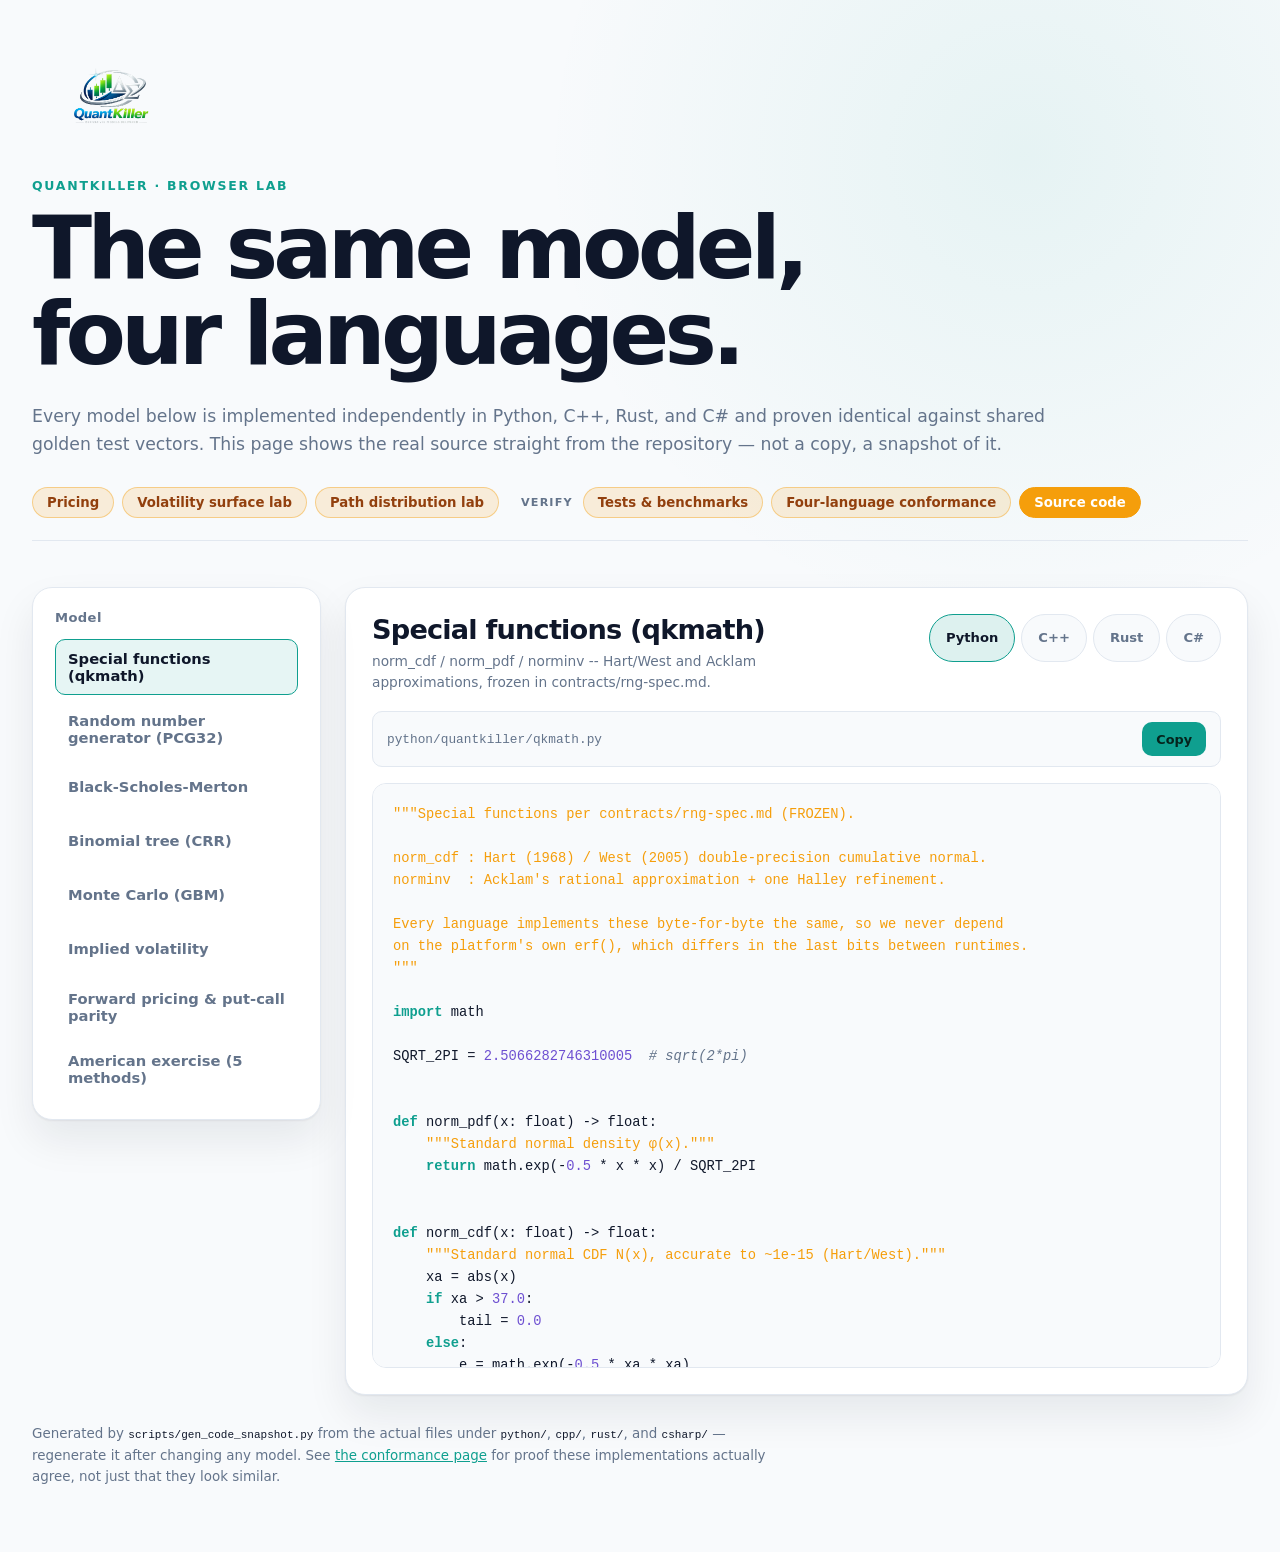
==== commit d14205f9: "fix(web-lab): tie nav pill colors to the palette's --working variable df42080 applied the new Instit" ====
--- a/web-lab/web/code.html
+++ b/web-lab/web/code.html
@@ -5,7 +5,7 @@
     <meta name="viewport" content="width=device-width, initial-scale=1.0">
     <meta name="description" content="Browse QuantKiller's shared pricing models side by side across Python, C++, Rust, and C#.">
     <title>QuantKiller · Source Code</title>
-    <link rel="stylesheet" href="styles.css?v=6">
+    <link rel="stylesheet" href="styles.css?v=7">
     <link rel="stylesheet" href="code.css">
     <script src="mini-highlight.js" defer></script>
     <script src="code.js" defer></script>
--- a/web-lab/web/styles.css
+++ b/web-lab/web/styles.css
@@ -12,6 +12,7 @@
   --accent-strong: #0b7a6e;
   --danger: #dc2626;
   --working: #f59e0b;
+  --working-rgb: 245, 158, 11;
   /* Canvas-drawn charts (app.js/path-lab.js/volatility-lab.js) still use
      hardcoded stroke/fill colors tuned for a dark backdrop -- rather than
      rewrite chart-drawing JS across three files, chart panels stay a dark
@@ -112,9 +113,9 @@
    .nav-group-label, since it has no landing page of its own. */
 
 .lab-nav a {
-  border: 1px solid #fde68a;
+  border: 1px solid rgba(var(--working-rgb), 0.4);
   border-radius: 999px;
-  background: #fef3c7;
+  background: rgba(var(--working-rgb), 0.14);
   color: #92400e;
   text-decoration: none;
   padding: 7px 14px;
@@ -124,14 +125,14 @@
 }
 
 .lab-nav a:hover {
-  border-color: #fbbf24;
-  background: #fde68a;
+  border-color: rgba(var(--working-rgb), 0.7);
+  background: rgba(var(--working-rgb), 0.24);
   color: #78350f;
 }
 
 .lab-nav a[aria-current="page"] {
-  border-color: #92400e;
-  background: #b45309;
+  border-color: var(--working);
+  background: var(--working);
   color: #ffffff;
 }
 
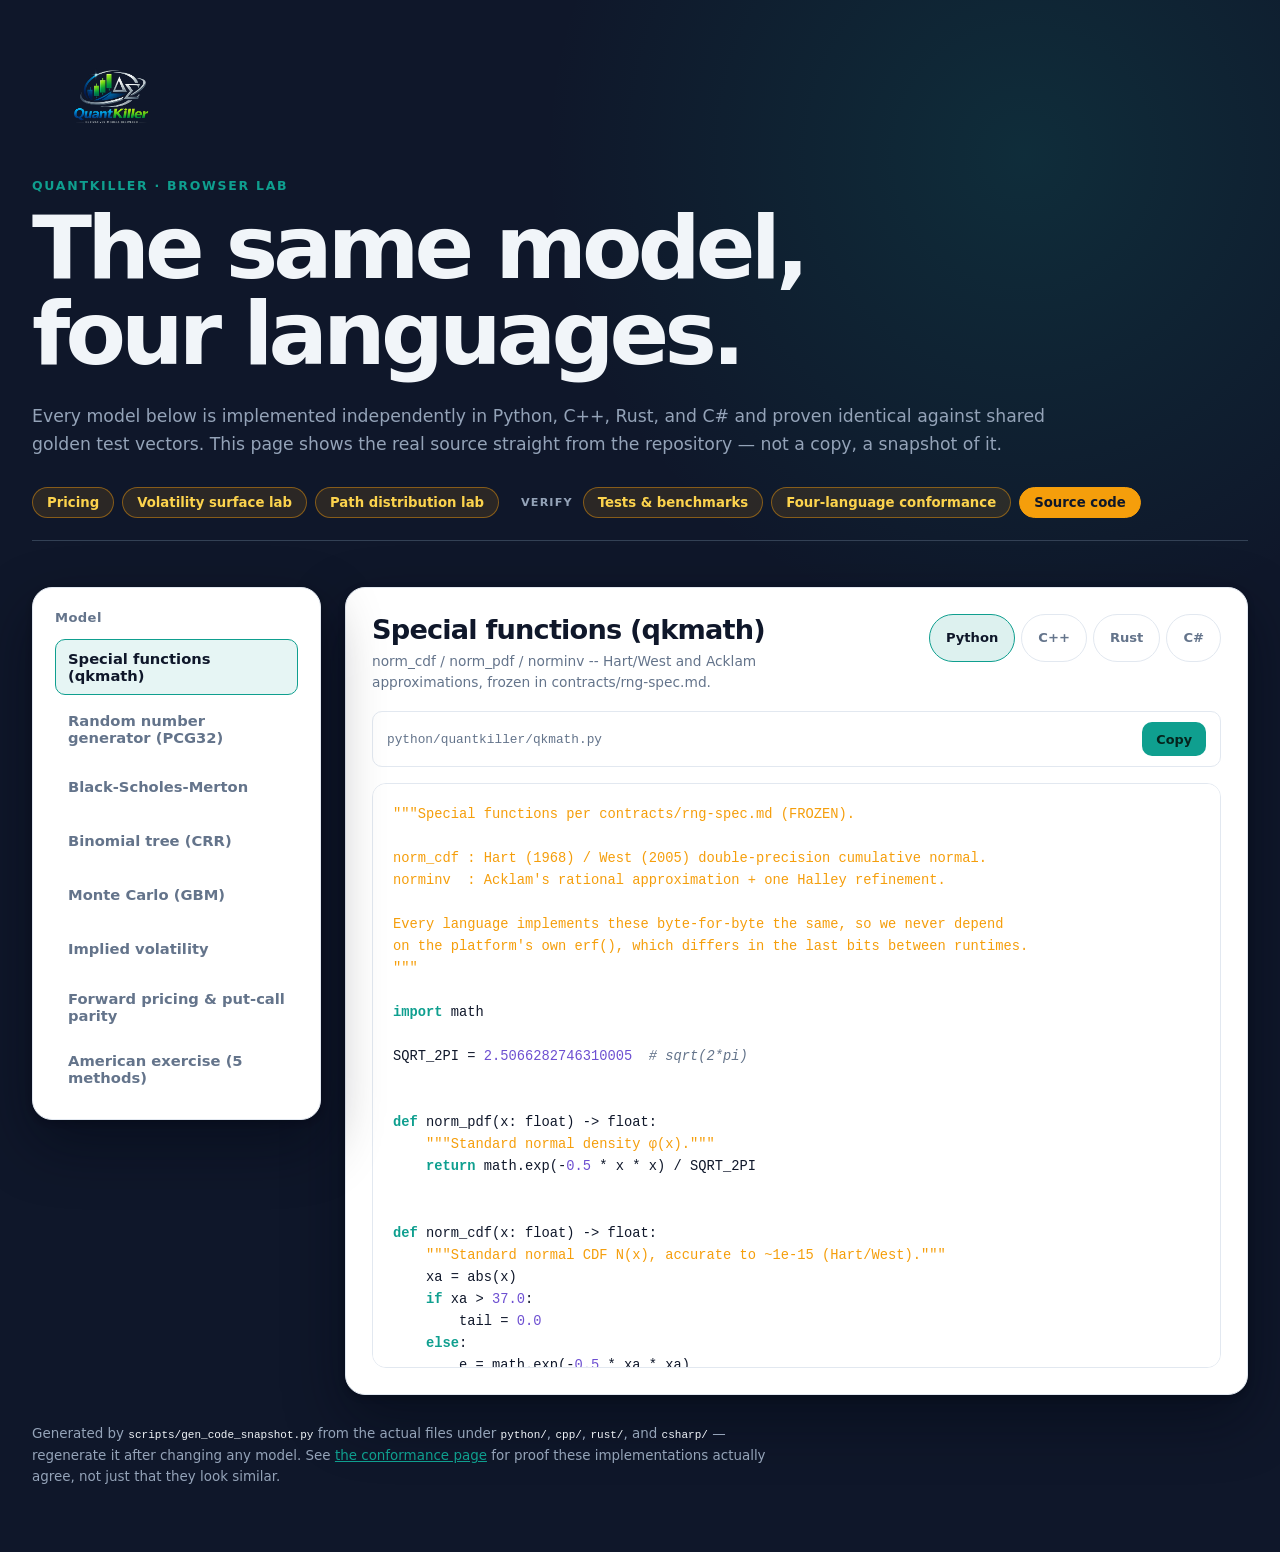
==== commit 8516f545: "style(web-lab): navy-dominant dark theme -- white cards on a navy page Per user direction after seei" ====
--- a/web-lab/web/code.html
+++ b/web-lab/web/code.html
@@ -5,7 +5,7 @@
     <meta name="viewport" content="width=device-width, initial-scale=1.0">
     <meta name="description" content="Browse QuantKiller's shared pricing models side by side across Python, C++, Rust, and C#.">
     <title>QuantKiller · Source Code</title>
-    <link rel="stylesheet" href="styles.css?v=7">
+    <link rel="stylesheet" href="styles.css?v=8">
     <link rel="stylesheet" href="code.css">
     <script src="mini-highlight.js" defer></script>
     <script src="code.js" defer></script>
--- a/web-lab/web/styles.css
+++ b/web-lab/web/styles.css
@@ -1,26 +1,46 @@
 :root {
-  /* "QuantKiller / Institutional" palette: navy text, teal accent, amber
-     for status/highlight, cards a shade brighter than the page itself. */
+  /* "QuantKiller / Institutional" palette, navy-dominant: the page itself
+     is navy (#0f172a) with light text; cards are white and re-scope the
+     same variables to dark-on-light (see the card-scope block below), so
+     every component works unchanged in either context. Teal is the action
+     accent, amber the status/highlight color. */
+  color-scheme: dark;
+  --background: #0f172a;
+  --surface: #16233a;
+  --surface-raised: #1e2c44;
+  --border: #334155;
+  --text: #f1f5f9;
+  --muted: #94a3b8;
+  --accent: #0f9f8f;
+  --accent-strong: #0b7a6e;
+  --danger: #f87171;
+  --working: #f59e0b;
+  --working-rgb: 245, 158, 11;
+  /* Canvas-drawn charts (app.js/path-lab.js/volatility-lab.js) still use
+     hardcoded stroke/fill colors tuned for a dark backdrop -- they keep
+     their own dedicated dark panel colors so they render identically
+     whether the panel sits on the navy page or inside a white card. */
+  --chart-surface: #0f1928;
+  --chart-text: #e7edf5;
+  --chart-muted: #93a7bd;
+}
+
+/* Cards float white on the navy page. Re-scoping the custom properties
+   here (rather than restyling every descendant rule) flips everything
+   inside a card -- inputs, labels, tables, dialogs, tooltips -- to
+   dark-on-white automatically, since they all read these variables. */
+.panel,
+.instrument-panel,
+.module-dialog {
   color-scheme: light;
-  --background: #f8fafc;
+  --background: #ffffff;
   --surface: #ffffff;
   --surface-raised: #f1f5f9;
   --border: #e2e8f0;
   --text: #0f172a;
   --muted: #64748b;
-  --accent: #0f9f8f;
-  --accent-strong: #0b7a6e;
   --danger: #dc2626;
-  --working: #f59e0b;
-  --working-rgb: 245, 158, 11;
-  /* Canvas-drawn charts (app.js/path-lab.js/volatility-lab.js) still use
-     hardcoded stroke/fill colors tuned for a dark backdrop -- rather than
-     rewrite chart-drawing JS across three files, chart panels stay a dark
-     "scope" island on the light page (a common pattern for data-dense
-     panels) and use these instead of --surface/--text/--muted. */
-  --chart-surface: #0f1928;
-  --chart-text: #e7edf5;
-  --chart-muted: #93a7bd;
+  color: var(--text);
 }
 
 * {
@@ -31,7 +51,7 @@
   min-width: 320px;
   margin: 0;
   background:
-    radial-gradient(circle at 80% 10%, rgba(15, 159, 143, 0.08), transparent 30rem),
+    radial-gradient(circle at 80% 10%, rgba(15, 159, 143, 0.16), transparent 30rem),
     var(--background);
   color: var(--text);
   font-family: Inter, ui-sans-serif, system-ui, -apple-system, BlinkMacSystemFont, "Segoe UI", sans-serif;
@@ -113,10 +133,10 @@
    .nav-group-label, since it has no landing page of its own. */
 
 .lab-nav a {
-  border: 1px solid rgba(var(--working-rgb), 0.4);
+  border: 1px solid rgba(var(--working-rgb), 0.45);
   border-radius: 999px;
-  background: rgba(var(--working-rgb), 0.14);
-  color: #92400e;
+  background: rgba(var(--working-rgb), 0.12);
+  color: #fcd34d;
   text-decoration: none;
   padding: 7px 14px;
   font-size: 0.83rem;
@@ -125,15 +145,15 @@
 }
 
 .lab-nav a:hover {
-  border-color: rgba(var(--working-rgb), 0.7);
-  background: rgba(var(--working-rgb), 0.24);
-  color: #78350f;
+  border-color: rgba(var(--working-rgb), 0.75);
+  background: rgba(var(--working-rgb), 0.22);
+  color: #fde68a;
 }
 
 .lab-nav a[aria-current="page"] {
   border-color: var(--working);
   background: var(--working);
-  color: #ffffff;
+  color: #0f172a;
 }
 
 @media (max-width: 640px) {
@@ -193,7 +213,7 @@
   border: 1px solid var(--border);
   border-radius: 20px;
   background: var(--surface);
-  box-shadow: 0 1px 2px rgba(15, 23, 42, 0.06), 0 20px 40px rgba(15, 23, 42, 0.08);
+  box-shadow: 0 2px 6px rgba(2, 6, 17, 0.3), 0 24px 60px rgba(2, 6, 17, 0.45);
 }
 
 .form-panel {
@@ -1017,7 +1037,7 @@
   border: 1px solid var(--border);
   border-radius: 20px;
   background: var(--surface);
-  box-shadow: 0 1px 2px rgba(15, 23, 42, 0.06), 0 20px 40px rgba(15, 23, 42, 0.08);
+  box-shadow: 0 2px 6px rgba(2, 6, 17, 0.3), 0 24px 60px rgba(2, 6, 17, 0.45);
   padding: 26px;
 }
 
